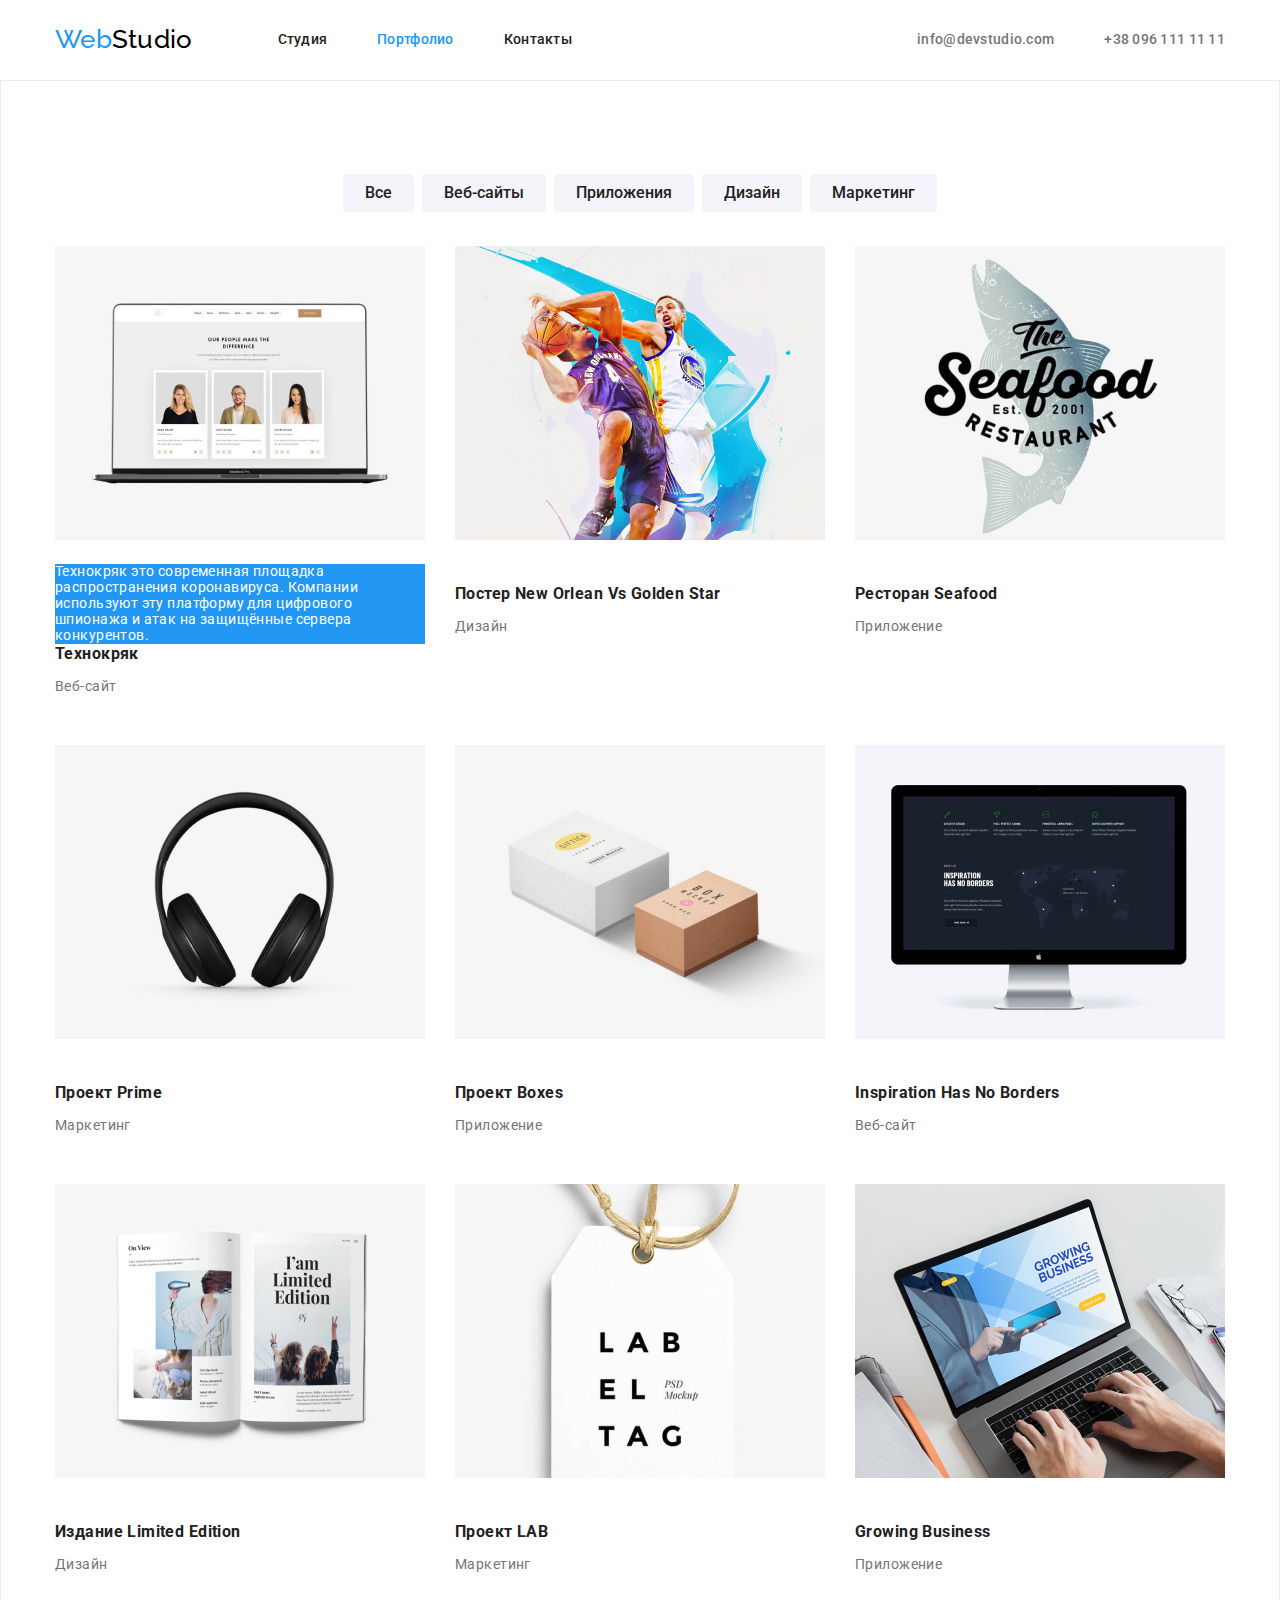
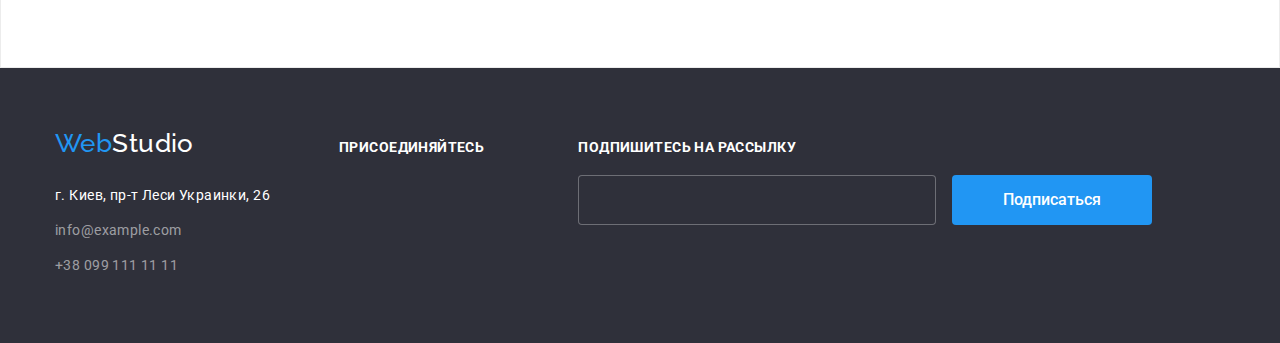
==== portfolio.html @ 54e76c21 "1-е сохранение" ====
<!DOCTYPE html>
<html lang="en">

<head>
  <meta charset="UTF-8">
  <meta name="viewport" content="width=device-width, initial-scale=1.0">
  <title>Porfolio</title>
  <link href="https://fonts.googleapis.com/css2?family=Raleway:wght@700&family=Roboto:wght@400;500;700;900&display=swap"
    rel="stylesheet">
  <link rel="stylesheet" href="https://cdnjs.cloudflare.com/ajax/libs/modern-normalize/0.7.0/modern-normalize.min.css">
  <link rel="stylesheet" href="./css/styles.css">
</head>

<body>
  <header class="page-header">
    <div class="contener main-nav">
      <nav class="site-nav">
        <a class="logo link" href="./index.html"><span class="logo web">Web</span>Studio</a>
        <ul class="site-nav list">
          <li><a class="link" href="./index.html">Студия</a></li>
          <li class="site-nav current"><a class="link" href="./portfolio.html">Портфолио</a></li>
          <li><a class="link" href="">Контакты</a></li>
        </ul>
      </nav>
  
      <address class="address">
        <ul class="address list">
          <li>
            <a class="link" href="mailto:info@devstudio.com">info@devstudio.com</a>
          </li>
          <li>
            <a class="link" href="callto:+380961111111">+38 096 111 11 11</a>
          </li>
        </ul>
      </address>
    </div>
  </header>

  <main>
    <section class="portfolio section">
      <div class="contener">
        <h1 hidden>Галерея работ</h1>
        <div class="portfolio-buttons">
            <ul class="list">
              <li><button class="portfolio-button">Все</button></li>
              <li><button class="portfolio-button">Веб-сайты</button></li>
              <li><button class="portfolio-button">Приложения</button></li>
              <li><button class="portfolio-button">Дизайн</button></li>
              <li><button class="portfolio-button">Маркетинг</button></li>
            </ul>
        </div>
        
        <h2 hidden>Примеры работ</h2>
        <div class="portfolio-items">
          <ul class="portfolio-item list">
            <li>
              <a class="link" href="">
                <img src="./images/portfolio/01-technokriak.jpg" alt="">
                <p class="active-paragraph">Технокряк это современная площадка распространения коронавируса. Компании используют
                  эту
                  платформу для цифрового
                  шпионажа и атак на защищённые сервера конкурентов.</p>
                <h3>Технокряк</h3>
                <p>Веб-сайт</p>
              </a>
            </li>
            <li>
              <a class="link" href="">
                <img src="./images/portfolio/02-new-orlean-vs-golden-star.jpg" alt="">
                <p></p>
                <h3>Постер New Orlean vs Golden Star</h3>
                <p>Дизайн</p>
              </a>
            </li>
            <li>
              <a class="link" href="">
                <img src="./images/portfolio/03-restoran-seafood.jpg" alt="">
                <p></p>
                <h3>Ресторан Seafood</h3>
                <p>Приложение</p>
              </a>
            </li>
            <li>
              <a class="link" href="">
                <img src="./images/portfolio/04-proekt-prime.jpg" alt="">
                <p></p>
                <h3>Проект Prime</h3>
                <p>Маркетинг</p>
              </a>
            </li>
            <li>
              <a class="link" href="">
                <img src="./images/portfolio/05-proekt-boxes.jpg" alt="">
                <p></p>
                <h3>Проект Boxes</h3>
                <p>Приложение</p>
              </a>
            </li>
            <li>
              <a class="link" href="">
                <img src="./images/portfolio/06-inspiration.jpg" alt="">
                <p></p>
                <h3>Inspiration has no Borders</h3>
                <p>Веб-сайт</p>
              </a>
            </li>
            <li>
              <a class="link" href="">
                <img src="./images/portfolio/07-izdanie-limited-edition.jpg" alt="">
                <p></p>
                <h3>Издание Limited Edition</h3>
                <p>Дизайн</p>
              </a>
            </li>
            <li>
              <a class="link" href="">
                <img src="./images/portfolio/08-proekt-lab.jpg" alt="">
                <p></p>
                <h3>Проект LAB</h3>
                <p>Маркетинг</p>
              </a>
            </li>
            <li>
              <a class="link" href="">
                <img src="./images/portfolio/09-growing-bisines.jpg" alt="">
                <p></p>
                <h3>Growing Business</h3>
                <p>Приложение</p>
              </a>
            </li>
          </ul>
        </div>
        
      </div>
    </section>
  </main>
  
  <footer>
    <div class="footer contener">
  
      <div class="footer-address">
        <a class="footer logo link" href="./index.html"><span class="logo web">Web</span>Studio</a>
        <ul class="footer list">
          <li>г. Киев, пр-т Леси Украинки, 26</li>
          <li><a class="link" href="mailto:info@example.com">info@example.com</a></li>
          <li><a class="link" href="callto:+380991111111">+38 099 111 11 11</a></li>
        </ul>
      </div>
  
      <div class="footer-join-us">
        <b class="footer-titles">Присоединяйтесь</b>
        <ul class="list">
          <li><a class="link" href="" aria-label="иконка инстаграм"></a></li>
          <li><a class="link" href="" aria-label="иконка твиттер"></a></li>
          <li><a class="link" href="" aria-label="иконка фейсбук"></a></li>
          <li><a class="link" href="" aria-label="иконка линкедин"></a></li>
        </ul>
      </div>
  
      <div class="footer-subscribe-form">
        <b class="footer-titles">Подпишитесь на рассылку</b><br>
        <input type="email" name="#" id="#">
        <button class="button">Подписаться</button>
      </div>
    </div>
  </footer>

</body>

</html>
---- css/styles.css ----
:root{
    --primary-text-color: #757575;
    --title-text-color: #212121;
    --accent-color: #2196F3;
    --primary-bg-color: #ffffff;
    --second-bg-color: #F5F4FA;
}

html {
  box-sizing: border-box;
}

*,
*::before,
*::after {
  box-sizing: inherit;

}

body{
    background-color: var(--primary-bg-color);
    color: var(--primary-text-color);
    font-family: 'Raleway', sans-serif;
    font-family: 'Roboto', sans-serif;
    font-weight: normal;
    font-size: 14px;
    line-height: 1.14;
    letter-spacing: 0.03em;
}

.link{
    text-decoration: none;
}

h1{
    font-weight: 900;
    font-size: 44px;
    line-height: 1.36;
    letter-spacing: 0.06em;
    text-transform: uppercase;
}
h2{
    color: var(--title-text-color);
    font-weight: 500;
    font-size: 36px;
    line-height: 1.19;
}

h3{
    color: var(--title-text-color);
    font-weight: 700;
    text-transform: uppercase;
    font-size: 16px;
    line-height: 1.19;
}

footer {
    background-color: #2F303A;;
}

.footer.list{
    line-height: 2.5;
}

.footer.list a{
    color: #ffffff8a;
}

.footer-address{
    color: var(--primary-bg-color);
}

.footer-titles{
    color: var(--primary-bg-color);
    text-transform: uppercase;
}


.list{
    list-style: none;
    padding: 0;
    margin: 0;
}

/* Logo */

.logo.link{
    color: #000000;
    font-family: Raleway;
    font-weight: 500;
    font-size: 26px;
    line-height: 1.19;
    padding-top: 24px;
    padding-bottom: 25px;
    
}

.logo .web{
    color: var(--accent-color);
}

.footer.logo.link{
    color: var(--primary-bg-color);
}

/* Header */

.page-header{
    font-weight: 500;
    letter-spacing: 0.02em
}

.contener{
    margin-left: auto;
    margin-right: auto;
    width: 1200px;
    padding-left: 15px;
    padding-right: 15px;
}

.main-nav{
    display: flex;
    align-items: center;
}

/* Site nav */

.site-nav{
    display: flex;
    align-items: center;
}

.site-nav ul{
    margin-left: 85px;
}

.site-nav li:not(:last-child){
    margin-right: 50px;
}

.site-nav li{
    display: block;
} 

.site-nav a{
    display: block;
    padding-top: 32px;
    padding-bottom: 32px;

    color: var(--title-text-color);
}

.site-nav .list a:hover,
.site-nav .list a:focus{
    color: var(--accent-color);
}

.site-nav .current a{
    color: var(--accent-color);
}

/* Address */

.address.list{
    display: flex;
}

.address{
    margin-left: auto;
}

.address li{
    padding-top: 32px;
    padding-bottom: 32px;
}

.address li:not(:last-child){
    margin-right: 50px;
}

.address a{
    color: var(--primary-text-color);
    font-style: normal;
}

.address a:hover,
.address a:focus{
    color: var(--accent-color);
}

/* Section */

/* Section Hero */

.section.hero h1{
    color: goldenrod; /* После установки фоновой картинки изменить на #FFFFFF */
    margin-top: 0;
    margin-bottom: 30px;
}
.hero{
    text-align: center;
}

.section.hero{
    padding-top: 200px;
    padding-bottom: 200px;
    /* background-color: #cccccc;
    background-image: url("../images/hero/hero-bg.jpg");
    background: rgba(47, 48, 58, 0.8);
    height: 600px;
    background-position: center; 
    background-repeat: no-repeat; 
    background-size: cover; */
}

/* About us */

.about-us.section{
    padding-top: 94px;
    padding-bottom: 47px;
}

.about-us-items{
    display: flex;
    margin: -15px;
}

.about-us-items li{
    width: 270px;
    margin: 15px;
}

.about-us.section h3{
    margin-top: 0;
    margin-bottom: 10px;
}

.about-us.section p{
    line-height: 1.71;
    margin-top: 0;
    margin-bottom: 0;
}

/* Section What we do */

.what-we-do-items{
    display: flex;
    margin: -15px;
}

.what-we-do-items li{
    margin: 15px;
}

.what-we-do h3{
    color: var(--primary-bg-color);
    background-color: rgba(47, 48, 58, 0.8);
    text-align: center;
    margin-top: 0;
    margin-bottom: 0;
    padding-top: 27px;
    padding-bottom: 27px;
}

.what-we-do.section{
    padding-top: 47px;
    padding-bottom: 94px;
}

.what-we-do h2{
    margin-top: 0;
    margin-bottom: 50px;
    text-align: center;
}

/* Section Our team */

.section.our-team{
    padding-top: 94px;
    padding-bottom: 94px;
    background: var(--second-bg-color);
}

.our-team-items{
    display: flex;
    margin: -15px;
}

.our-team-items > li{
    margin: 15px;
    background-color: var(--primary-bg-color);
    text-align: center;
    box-shadow: 0px 2px 1px rgba(0, 0, 0, 0.2), 0px 1px 1px rgba(0, 0, 0, 0.14), 0px 1px 3px rgba(0, 0, 0, 0.12);
    border-radius: 0px 0px 4px 4px;
}

/* .our-team-items li:not(:last-child){
    margin-right: 30px;
} */

.our-team h2{
    margin-top: 0;
    margin-bottom: 50px;
    text-align: center;
}

.our-team img{
    margin-bottom: 30px;

}

.our-team h3{
    text-transform: capitalize;
    margin-top: 0;
    margin-bottom: 10px;
}

.our-team p{
    margin-top: 0;
    margin-bottom: 16px;
}

/* our-team-cocial-list icons SVG */

.our-team-cocial-list{
    display: flex;
    margin: -5px;
    align-items: center;
    justify-content: center;
}

.our-team-cocial-list li{
    margin: 5px;
}

.our-team-cocial-list a{
    display: flex;
    width: 44px;
    height: 44px;
    border-radius: 44px;
    background-color: #fff;
    justify-content: center;
    align-items: center;
}

.our-team-cocial-list svg{
    width: 20px;
    height: 20px;
    margin-bottom: 24px;
}

/* Section Our Clients */

.our-clients.section{
    padding-top: 94px;
    padding-bottom: 95px;
}

.our-clients h2{
    margin-top: 0;
    margin-bottom: 50px;
    text-align: center;
}

/* Footer */

.footer.contener{
    display: flex;
}

.footer.logo.link{
    display: block;
    padding-top: 0;
    padding-bottom: 20px;
}

.footer-address{
    margin-top: 60px;
    margin-right: 69px;
    margin-bottom: 60px;
}

.footer-join-us{
    margin-top: 72px;
    margin-right: 94px;
}

.footer-subscribe-form{
    margin-top: 72px;
}

.footer-subscribe-form input{
    width: 358px;
    height: 50px;
    margin-top: 20px;
    margin-right: 12px;
    background-color: #2F303A;
    border: 1px solid rgba(255, 255, 255, 0.3);
    border-radius: 4px;
    color: rgba(255, 255, 255, 0.6);;
}

/* Button */

.button{
    color: var(--primary-bg-color);
    background-color: var(--accent-color);
    font-weight: 500;
    font-size: 16px;
    line-height: 1.87;
    display: inline-block;
    border-radius: 4px;
    padding: 10px 32px;
    min-width: 200px;
    height: 50px;
    text-align: center;
    border: none;
}


/* Portfolio */

.portfolio.section{
    padding-top: 93px;
    padding-bottom: 74px;
    border: 1px solid #ECECEC;
}

/* Button выбора работ портфолио */

.portfolio-buttons{
    margin-bottom: 34px;
    display: flex;
    justify-content: center;
}

.portfolio-buttons ul{
    display: flex;
}

.portfolio-buttons li:not(:last-child){
    margin-right: 8px;
}

.portfolio-button{
    color: var(--title-text-color);
    background: var(--second-bg-color);
    font-weight: 500;
    font-size: 16px;
    line-height: 1.62;
    display: inline-block;
    border-radius: 4px;
    padding: 6px 22px;
    height: 38px;
    text-align: center;
    border: none;
}

/* Portfolio Items */

/* Вариант №1 вёрстки элементов портфолио */
/*
.portfolio-item{
    display: flex;
    flex-wrap: wrap;
    justify-content: center
}

.portfolio-item li{
    width: 370px;
}

.portfolio-item li:not(:nth-child(3n)){
    margin-right: 30px;
}

.portfolio-item li:not(:nth-last-child(-n + 3)){
    margin-bottom: 30px;
}
*/

/* Вариант №2 вёрстки элементов портфолио */
/*
.portfolio-item{
    display: flex;
    flex-wrap: wrap;
    justify-content: center
}

.portfolio-item li{
    width: calc((100% - 30px*2) / 3 );
}

.portfolio-item li:not(:nth-child(3n)){
    margin-right: 30px;
}

.portfolio-item li:not(:nth-last-child(-n + 3)){
    margin-bottom: 30px;
} 
*/

/* Вариант №3 вёрстки элементов портфолио */

.portfolio-item{
    display: flex;
    flex-wrap: wrap;
    justify-content: center;
    margin: -15px;
}

.portfolio-item li{
    width: 370px;
}

.portfolio-item li{
    margin: 15px;
}
/* Конец Вариант №3 вёрстки элементов портфолио */

.portfolio-item img{
    margin-bottom: 20px;
}

.portfolio-item a{
    color: var(--primary-text-color);
    display: block;
}
.portfolio-item h3{
    text-transform: capitalize;
    margin-top: 0;
    margin-bottom: 4;
}

.portfolio-item .active-paragraph{
    color: var(--primary-bg-color);
    background-color: var(--accent-color);
    margin-top: 0;
    margin-bottom: 0;
}

.portfolio-item p{
    margin-top: 0;
    margin-bottom: 20px;
}


/* Для проверки вёрстки */
/* ouline: 2px solid color: tomato; */
/* background-color: tomato */
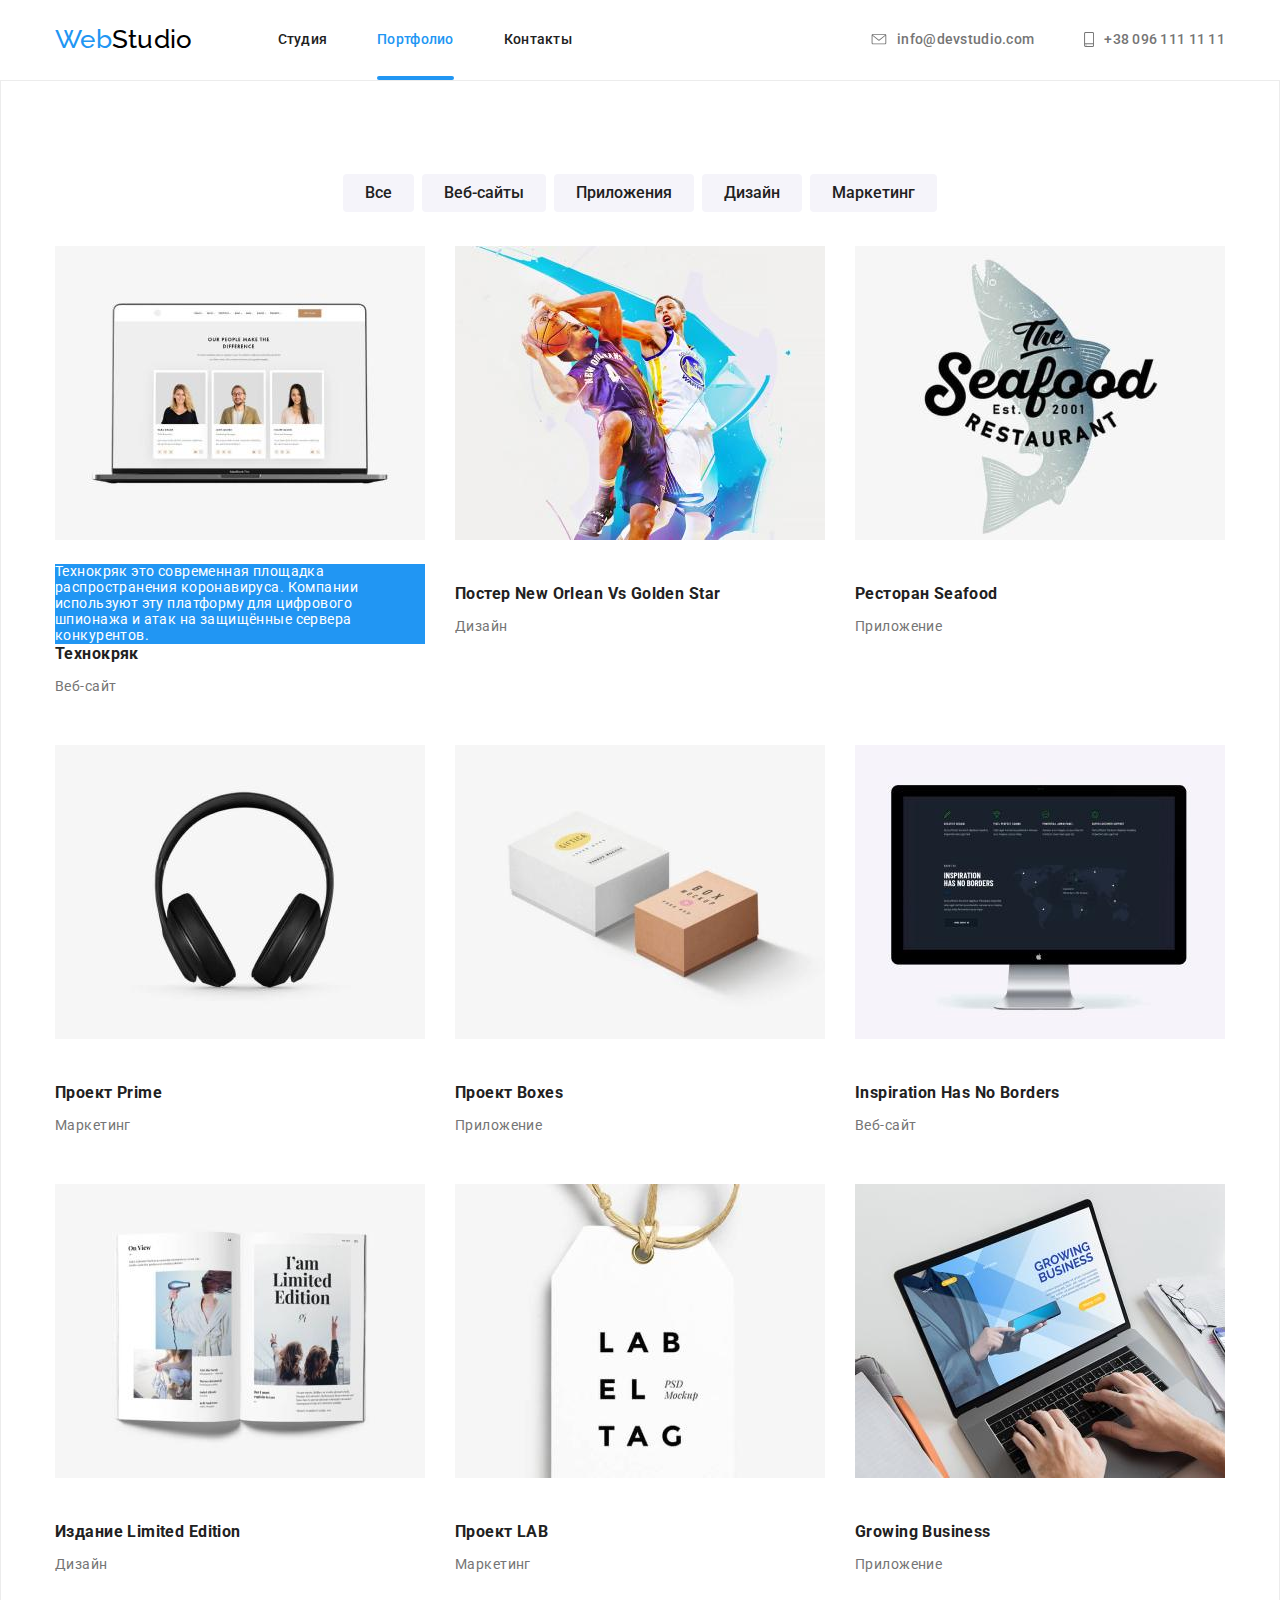
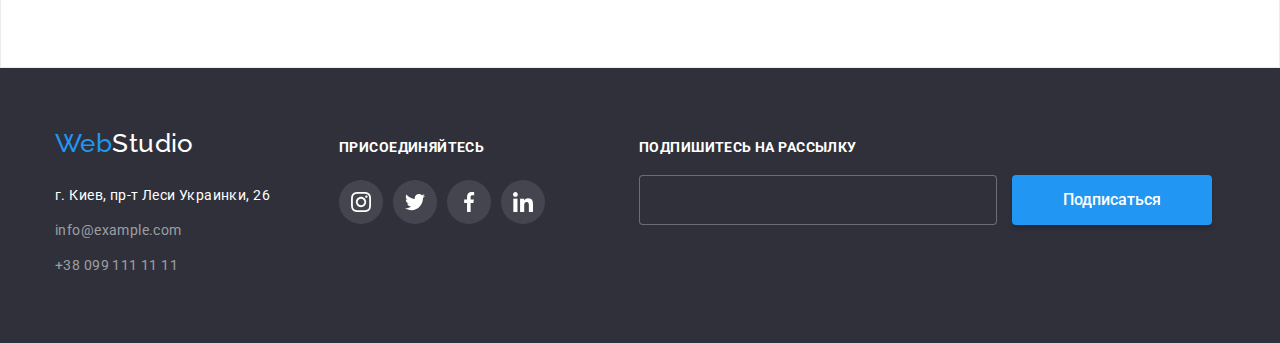
==== commit 929a2fda: "HW 4" ====
--- a/portfolio.html
+++ b/portfolio.html
@@ -26,10 +26,20 @@
       <address class="address">
         <ul class="address list">
           <li>
-            <a class="link" href="mailto:info@devstudio.com">info@devstudio.com</a>
-          </li>
-          <li>
-            <a class="link" href="callto:+380961111111">+38 096 111 11 11</a>
+            <a class="address-mail link" href="mailto:info@devstudio.com">
+              <svg>
+                <use href="./images/sprite.svg#icon-mail"></use>
+              </svg>
+              info@devstudio.com
+            </a>
+          </li>
+          <li>
+            <a class="address-smartphone link" href="callto:+380961111111">
+              <svg>
+                <use href="./images/sprite.svg#icon-smartphone"></use>
+              </svg>
+              +38 096 111 11 11
+            </a>
           </li>
         </ul>
       </address>
@@ -137,7 +147,7 @@
   
   <footer>
     <div class="footer contener">
-  
+
       <div class="footer-address">
         <a class="footer logo link" href="./index.html"><span class="logo web">Web</span>Studio</a>
         <ul class="footer list">
@@ -146,21 +156,45 @@
           <li><a class="link" href="callto:+380991111111">+38 099 111 11 11</a></li>
         </ul>
       </div>
-  
+
       <div class="footer-join-us">
         <b class="footer-titles">Присоединяйтесь</b>
         <ul class="list">
-          <li><a class="link" href="" aria-label="иконка инстаграм"></a></li>
-          <li><a class="link" href="" aria-label="иконка твиттер"></a></li>
-          <li><a class="link" href="" aria-label="иконка фейсбук"></a></li>
-          <li><a class="link" href="" aria-label="иконка линкедин"></a></li>
-        </ul>
-      </div>
-  
+          <li>
+            <a class="link" href="" aria-label="иконка инстаграм">
+              <svg>
+                <use href="./images/sprite.svg#instagram"></use>
+              </svg>
+            </a>
+          </li>
+          <li>
+            <a class="link" href="" aria-label="иконка твиттер">
+              <svg>
+                <use href="./images/sprite.svg#twitter"></use>
+              </svg>
+            </a>
+          </li>
+          <li>
+            <a class="link" href="" aria-label="иконка фейсбук">
+              <svg>
+                <use href="./images/sprite.svg#facebook"></use>
+              </svg>
+            </a>
+          </li>
+          <li>
+            <a class="link" href="" aria-label="иконка линкедин">
+              <svg>
+                <use href="./images/sprite.svg#linkedin"></use>
+              </svg>
+            </a>
+          </li>
+        </ul>
+      </div>
+
       <div class="footer-subscribe-form">
         <b class="footer-titles">Подпишитесь на рассылку</b><br>
         <input type="email" name="#" id="#">
-        <button class="button">Подписаться</button>
+        <button class="button subscribe-aircraft">Подписаться</button>
       </div>
     </div>
   </footer>
--- a/css/styles.css
+++ b/css/styles.css
@@ -4,6 +4,7 @@
     --accent-color: #2196F3;
     --primary-bg-color: #ffffff;
     --second-bg-color: #F5F4FA;
+    --svg-bg-color: #AFB1B8;
 }
 
 html {
@@ -13,8 +14,12 @@
 *,
 *::before,
 *::after {
-  box-sizing: inherit;
-
+  box-sizing: inherit; 
+}
+
+*:focus{
+    
+    outline-color: var(--accent-color);
 }
 
 body{
@@ -150,13 +155,25 @@
     color: var(--title-text-color);
 }
 
-.site-nav .list a:hover,
-.site-nav .list a:focus{
+.site-nav.list a:hover,
+.site-nav.list a:focus{
     color: var(--accent-color);
 }
 
-.site-nav .current a{
+.site-nav.current a{
     color: var(--accent-color);
+    padding-bottom: 28px;
+}
+
+.site-nav.current::after{
+    display: block;
+    width: 100%;
+    height: 4px;
+    background-color: var(--accent-color);
+    border-radius: 2px;
+    content: "";
+    margin-left: auto;
+    margin-right: auto;
 }
 
 /* Address */
@@ -167,11 +184,6 @@
 
 .address{
     margin-left: auto;
-}
-
-.address li{
-    padding-top: 32px;
-    padding-bottom: 32px;
 }
 
 .address li:not(:last-child){
@@ -181,24 +193,53 @@
 .address a{
     color: var(--primary-text-color);
     font-style: normal;
+    display: flex;
+    align-items: center;
+    fill: var(--primary-text-color);
+    padding-top: 32px;
+    padding-bottom: 32px;
 }
 
 .address a:hover,
 .address a:focus{
     color: var(--accent-color);
+    fill: var(--accent-color)
+}
+
+.address-mail svg{
+    width: 16px;
+    height: 11px;
+    margin-right: 10px;
+}
+
+.address-smartphone svg{
+    width: 10px;
+    height: 15px;
+    margin-right: 10px;
 }
 
 /* Section */
 
-/* Section Hero */
+/* Section HERO */
+
+.section.hero{
+    text-align: center;
+
+    max-width: 1600px;
+    margin-left: auto;
+    margin-right: auto;
+
+    background-repeat: no-repeat;
+    background-position: center;
+    background-image: linear-gradient(
+        to right, rgba(47, 48, 58, 0.8), rgba(47, 48, 58, 0.8)),
+        url("../images/hero/hero-bg.jpg");
+}
 
 .section.hero h1{
-    color: goldenrod; /* После установки фоновой картинки изменить на #FFFFFF */
+    color: var(--primary-bg-color); /* После установки фоновой картинки изменить на #FFFFFF */
     margin-top: 0;
     margin-bottom: 30px;
-}
-.hero{
-    text-align: center;
 }
 
 .section.hero{
@@ -230,6 +271,19 @@
     margin: 15px;
 }
 
+/* .about-us-items li:before{
+    display: block;
+    width: 270px;
+    height: 120px;
+    background-color: var(--second-bg-color);
+    background-image: url("../images/about-us/antenna.png");
+    background-repeat: no-repeat;
+    background-position: center;
+    border-radius: 4px;
+    content: "";
+    margin-bottom: 30px;
+} */
+
 .about-us.section h3{
     margin-top: 0;
     margin-bottom: 10px;
@@ -239,6 +293,23 @@
     line-height: 1.71;
     margin-top: 0;
     margin-bottom: 0;
+}
+
+.about-us-items-bg{
+    background-color: var(--second-bg-color);
+    width: 270px;
+    height: 120px;
+    border-radius: 4px;
+    display: flex;
+    align-items: center;
+    justify-content: center;
+    margin-bottom: 30px;
+}
+
+.about-us-items svg{
+    width: 70px;
+    height: 70px;
+    fill: var(--title-text-color);
 }
 
 /* Section What we do */
@@ -341,12 +412,19 @@
     background-color: #fff;
     justify-content: center;
     align-items: center;
+    margin-bottom: 24px;
+    fill: var(--svg-bg-color);
 }
 
 .our-team-cocial-list svg{
     width: 20px;
     height: 20px;
-    margin-bottom: 24px;
+}
+
+.our-team-cocial-list a:hover,
+.our-team-cocial-list a:focus{
+    background-color:var(--accent-color);
+    fill: var(--primary-bg-color);
 }
 
 /* Section Our Clients */
@@ -360,6 +438,33 @@
     margin-top: 0;
     margin-bottom: 50px;
     text-align: center;
+}
+
+.our-clients ul{
+    display: flex;
+    margin: -15px;
+}
+
+.our-clients a{
+    display: block;
+    display: flex;
+    align-items: center;
+    justify-content: center;
+
+    width: 170px;
+    height: 90px;
+    border: 1px solid var(--svg-bg-color);
+    border-radius: 4px;
+    margin: 15px;
+
+    fill: var(--svg-bg-color);
+    
+}
+
+.our-clients a:hover,
+.our-clients a:focus{
+    border-color: var(--accent-color); 
+    fill: var(--accent-color);
 }
 
 /* Footer */
@@ -384,6 +489,47 @@
     margin-top: 72px;
     margin-right: 94px;
 }
+
+/* footer-join-us icons SVG */
+
+.footer-join-us ul{
+    display: flex;
+    align-items: center;
+    justify-content: center;
+
+    margin: -5px;
+    margin-top: 20px;
+}
+
+.footer-join-us li{
+    margin: 5px;
+}
+
+.footer-join-us a{
+    display: flex;
+    justify-content: center;
+    align-items: center;
+
+    width: 44px;
+    height: 44px;
+    border-radius: 44px;
+
+    background: rgba(255, 255, 255, 0.1);
+    fill: var(--primary-bg-color);
+}
+
+.footer-join-us svg{
+    width: 20px;
+    height: 20px;
+}
+
+.footer-join-us a:hover,
+.footer-join-us a:focus{
+    background-color:var(--accent-color);
+    fill: var(--primary-bg-color);
+}
+
+/* footer-subscribe-form */
 
 .footer-subscribe-form{
     margin-top: 72px;
@@ -415,6 +561,26 @@
     height: 50px;
     text-align: center;
     border: none;
+    cursor: pointer;
+    box-shadow: 0px 4px 4px rgba(0, 0, 0, 0.15);
+}
+/* самолётик на кнопке как svg */
+/* .button.subscribe-icon-send::after{
+    width: 24px;
+    height: 24px;
+    margin-left: 10px;
+    content: "";
+    background-image: url("../images/sprite.svg#icon-send");
+    background-size: contain; 
+} */
+
+/* самолётик на кнопке в фоне */
+.button.subscribe-icon-send{
+    background-image: url("../images/subscribe-aircraft.png");
+    background-repeat: no-repeat;
+    background-position: right 28px center;
+    padding-right: 62px;
+    padding-left: 29px;  
 }
 
 
@@ -455,6 +621,14 @@
     text-align: center;
     border: none;
 }
+.portfolio-button:hover{
+    background: var(--accent-color);
+    color: var(--primary-bg-color);
+
+    cursor: pointer;
+
+    box-shadow: 0px 2px 2px rgba(0, 0, 0, 0.12), 0px 1px 2px rgba(0, 0, 0, 0.08), 0px 3px 1px rgba(0, 0, 0, 0.1);
+}
 
 /* Portfolio Items */
 
